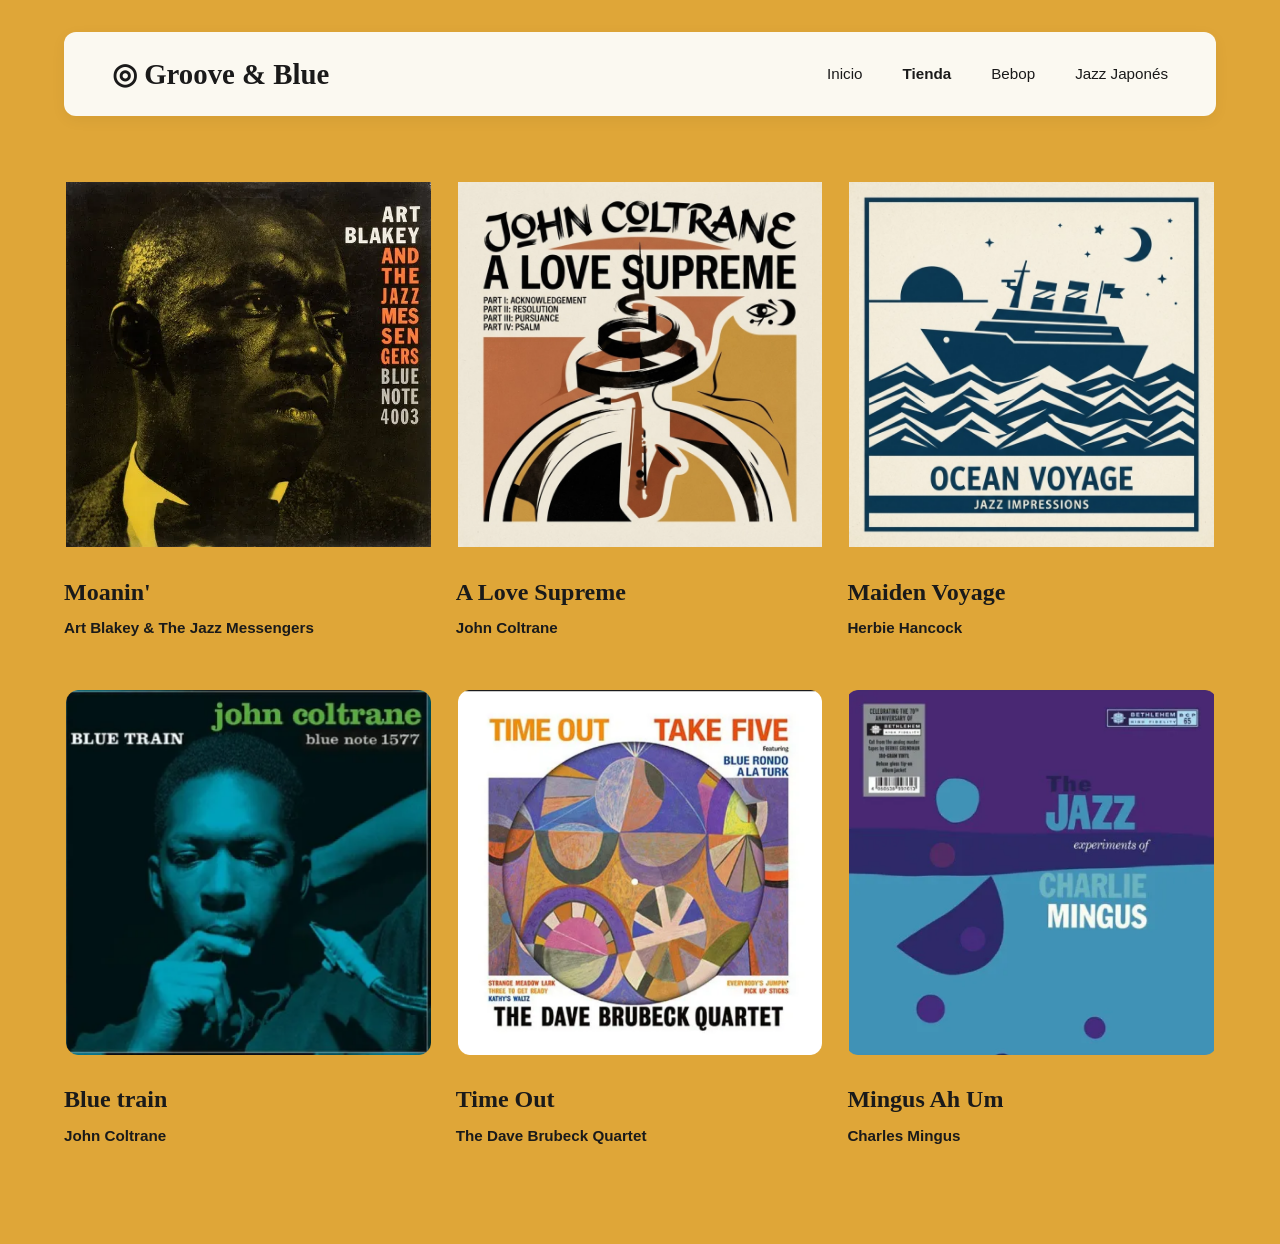
==== catalogo.html @ 39cb9a12 "versión final por fin" ====
<!DOCTYPE html>
<html lang="es">
<head>
    <meta charset="UTF-8">
    <meta name="viewport" content="width=device-width, initial-scale=1.0">
    <title>Catálogo - Groove & Blue</title>
    <!-- Aquí enlazamos tu CSS que ya funciona -->
    <link rel="stylesheet" href="styles.css">
</head>
<body>
    <!-- Cabecera flotante exclusiva del catálogo (como en tu Figma) -->
    <header class="cabecera-flotante">
        <div class="logo">
            <span>◎ Groove & Blue</span>
        </div>
        <nav>
            <ul>
                <li><a href="index.html">Inicio</a></li>
                <li><a href="catalogo.html" class="activo">Tienda</a></li>
                <li><a href="#">Bebop</a></li>
                <li><a href="#">Jazz Japonés</a></li>
            </ul>
        </nav>
    </header>

    <main class="main-catalogo">
        <!-- Rejilla con flex-wrap para que los discos formen múltiples filas -->
        <section class="catalogo-completo">
            <div class="rejilla-productos rejilla-multilinea">
                
                <!-- Disco 1 -->
                <article class="tarjeta-producto">
                    <a href="producto.html">
                        <img src="/img/art-blakey-and-the-jazz-messengers-art-blakey-and-the-jazz-messengers.webp" alt="Moanin'">
                        <h3>Moanin'</h3>
                        <p>Art Blakey & The Jazz Messengers</p>
                    </a>
                </article>

                <!-- Disco 2 -->
                <article class="tarjeta-producto">
                    <a href="producto.html">
                        <img src="/img/a_love_supreme.png" alt="A Love Supreme">
                        <h3>A Love Supreme</h3>
                        <p>John Coltrane</p>
                    </a>
                </article>

                <!-- Disco 3 -->
                <article class="tarjeta-producto">
                    <a href="producto.html">
                        <img src="/img/maiden_voyage.png" alt="Maiden Voyage">
                        <h3>Maiden Voyage</h3>
                        <p>Herbie Hancock</p>
                    </a>
                </article>

                <!-- Disco 4 -->
                <article class="tarjeta-producto">
                    <a href="producto.html">
                        <img src="/img/blue_train.png" alt="Blue Train">
                        <h3>Blue train</h3>
                        <p>John Coltrane</p>
                    </a>
                </article>

                <!-- Disco 5 -->
                <article class="tarjeta-producto">
                    <a href="producto.html">
                        <img src="/img/time_out.png" alt="Time Out">
                        <h3>Time Out</h3>
                        <p>The Dave Brubeck Quartet</p>
                    </a>
                </article>

                <!-- Disco 6 -->
                <article class="tarjeta-producto">
                    <a href="producto.html">
                        <img src="img/mingus_ah_um.png" alt="Mingus Ah Um">
                        <h3>Mingus Ah Um</h3>
                        <p>Charles Mingus</p>
                    </a>
                </article>

            </div>
        </section>
    </main>
</body>
</html>
---- styles.css ----
/* --- VARIABLES GLOBALES (Colores de Figma) --- */
:root {
    --color-mostaza: #dfa638;
    --color-crema: #fbf9f1;
    --color-oscuro: #1a1a1a;
    --fuente-titulos: 'Playfair Display', serif;
    --fuente-texto: 'Inter', sans-serif;
}

/* --- RESET BÁSICO --- */
* {
    margin: 0;
    padding: 0;
    box-sizing: border-box;
}

body {
    background-color: var(--color-mostaza);
    color: var(--color-oscuro);
    font-family: var(--fuente-texto);
    line-height: 1.6;
}

/* Aplicar la fuente Serif a títulos y logo */
h1, h2, h3, .logo, legend {
    font-family: var(--fuente-titulos);
}

a {
    text-decoration: none;
    color: var(--color-oscuro);
}

/* --- CABECERA --- */
header {
    background-color: var(--color-crema);
    display: flex;
    justify-content: space-between;
    align-items: center;
    padding: 1.5rem 5%;
    box-shadow: 0 2px 10px rgba(0,0,0,0.1);
}

.logo {
    font-size: 1.8rem;
    font-weight: bold;
}

nav ul {
    display: flex;
    list-style: none;
    gap: 2.5rem;
}

nav a {
    font-weight: 500;
    font-size: 0.95rem;
}

nav a:hover {
    text-decoration: underline;
}

.acciones-usuario {
    display: flex;
    align-items: center;
    gap: 1.5rem;
}

.acciones-usuario button {
    background: none;
    border: none;
    font-size: 1.2rem;
    cursor: pointer;
    display: flex;
    align-items: center;
    gap: 0.5rem;
}

.acciones-usuario a {
    border: 1px solid var(--color-oscuro);
    padding: 0.5rem 1rem;
    font-size: 0.85rem;
    transition: 0.3s;
}

.acciones-usuario a:last-child {
    background-color: var(--color-oscuro);
    color: var(--color-crema);
}

/* --- CONTENEDOR PRINCIPAL --- */
main {
    width: 90%;
    max-width: 1200px;
    margin: 0 auto;
}

/* --- SECCIÓN PORTADA (HERO) --- */
.portada {
    display: flex;
    align-items: center;
    justify-content: space-between;
    margin-top: 5rem;
    margin-bottom: 6rem;
    gap: 4rem;
}

.portada-texto {
    flex: 1;
}

.subtitulo {
    font-size: 0.85rem;
    font-weight: bold;
    letter-spacing: 1px;
}

.portada-texto h1 {
    font-size: 4rem;
    line-height: 1.1;
    margin: 1rem 0;
    font-weight: 400;
}

.boton {
    display: inline-block;
    margin-top: 1.5rem;
    padding: 1rem 2rem;
    background-color: var(--color-oscuro);
    color: var(--color-crema);
    font-weight: bold;
    transition: 0.3s;
}

.boton:hover {
    background-color: #333;
}

.portada-imagen {
    flex: 1;
    display: flex;
    justify-content: center;
}

.portada-imagen img {
    width: 100%;
    max-width: 400px;
    height: auto;
}

/* --- SECCIÓN DESTACADOS --- */
.destacados {
    margin-bottom: 6rem;
}

.cabecera-destacados {
    display: flex;
    justify-content: space-between;
    align-items: flex-end;
    margin-bottom: 2.5rem;
}

.cabecera-destacados h2 {
    font-size: 2.5rem;
    font-weight: 400;
}

.cabecera-destacados a {
    text-decoration: underline;
    font-weight: bold;
}

.rejilla-productos {
    display: flex;
    gap: 2.5rem;
    justify-content: space-between;
}

.tarjeta-producto {
    flex: 1;
    display: flex;
    flex-direction: column;
}

.tarjeta-producto img {
    width: 100%;
    aspect-ratio: 1/1;
    object-fit: cover;
    margin-bottom: 1rem;
    border: 2px solid transparent;
    transition: border 0.3s;
}

.tarjeta-producto:hover img {
    border: 2px solid var(--color-oscuro);
}

.tarjeta-producto h3 {
    font-size: 1.5rem;
    margin-bottom: 0.3rem;
}

.tarjeta-producto p:nth-of-type(1) {
    font-size: 0.95rem;
    font-weight: 600;
}

.tarjeta-producto p:nth-of-type(2) {
    font-size: 0.85rem;
    opacity: 0.8;
}

/* --- FOOTER --- */
footer {
    background-color: var(--color-oscuro);
    color: var(--color-crema);
    padding: 4rem 5% 2rem 5%;
}

.contacto {
    max-width: 600px;
    margin: 0 auto 4rem auto;
}

.contacto h2 {
    text-align: center;
    margin-bottom: 1.5rem;
    font-size: 2rem;
}

fieldset {
    border: 1px solid var(--color-crema);
    padding: 2rem;
    display: flex;
    flex-direction: column;
    gap: 1rem;
}

legend {
    padding: 0 1rem;
    font-size: 1.2rem;
}

input, textarea {
    width: 100%;
    padding: 0.8rem;
    font-family: var(--fuente-texto);
    border: none;
    background-color: rgba(251, 249, 241, 0.9);
}

.contacto button {
    padding: 1rem;
    background-color: var(--color-mostaza);
    color: var(--color-oscuro);
    border: none;
    font-weight: bold;
    cursor: pointer;
    margin-top: 1rem;
    font-family: var(--fuente-texto);
    font-size: 1rem;
    transition: 0.3s;
}

.contacto button:hover {
    background-color: #c9932d;
}

.info-footer {
    text-align: center;
    border-top: 1px solid rgba(251, 249, 241, 0.2);
    padding-top: 2rem;
    font-size: 0.9rem;
}


/* ========================================= */
/* --- ESTILOS EXTRA PARA EL CATÁLOGO --- */
/* ========================================= */

.cabecera-flotante {
    background-color: var(--color-crema);
    width: 90%;
    max-width: 1200px;
    margin: 2rem auto;
    padding: 1.2rem 3rem;
    border-radius: 12px;
    display: flex;
    justify-content: space-between;
    align-items: center;
    box-shadow: 0 4px 15px rgba(0,0,0,0.05);
}

header:not(.cabecera-flotante) {
    width: 100%;
    margin: 0;
    border-radius: 0;
}

.cabecera-flotante nav ul {
    display: flex;
    list-style: none;
    gap: 2.5rem;
}

.cabecera-flotante a.activo {
    font-weight: bold;
}

.main-catalogo {
    width: 90%;
    max-width: 1200px;
    margin: 4rem auto 6rem auto;
}

.rejilla-multilinea {
    display: flex;
    flex-wrap: wrap;
    gap: 3rem 2%;
}

.rejilla-multilinea .tarjeta-producto {
    flex: 0 0 32%;
    display: flex;
    flex-direction: column;
}


/* ========================================= */
/* --- ESTILOS EXTRA PARA EL PRODUCTO --- */
/* ========================================= */

.producto-detalle {
    display: flex;
    justify-content: space-between;
    align-items: center;
    gap: 4rem;
    margin-top: 6rem;
    margin-bottom: 6rem;
    width: 100%;
}

.producto-galeria {
    flex: 1;
    display: flex;
    justify-content: center;
    box-shadow: 0 10px 25px rgba(0,0,0,0.15);
    background-color: var(--color-crema);
}

.producto-galeria img {
    width: 100%;
    height: auto;
    display: block;
}

.producto-info {
    flex: 1;
    display: flex;
    flex-direction: column;
    gap: 1.2rem;
}

.etiqueta-pequena {
    font-size: 0.75rem;
    font-weight: 700;
    letter-spacing: 1px;
    color: var(--color-oscuro);
    opacity: 0.8;
}

.producto-info h1 {
    font-size: 3.5rem;
    margin: 0;
    line-height: 1;
}

.producto-info h2 {
    font-size: 1.5rem;
    font-weight: 500;
    font-family: var(--fuente-texto);
    margin-bottom: 1rem;
}

.precio-caja {
    display: flex;
    align-items: baseline;
    gap: 1rem;
}

.precio {
    font-family: var(--fuente-titulos);
    font-size: 2.5rem;
}

.stock {
    font-size: 0.85rem;
    font-weight: 700;
}

.descripcion {
    font-size: 0.95rem;
    line-height: 1.6;
    margin-bottom: 1rem;
}

.especificaciones {
    display: flex;
    flex-direction: column;
    gap: 0.8rem;
    margin-bottom: 1.5rem;
}

.spec-fila {
    display: flex;
    font-size: 0.85rem;
}

.spec-titulo {
    width: 120px;
    font-weight: 600;
    opacity: 0.8;
}

.spec-valor {
    flex: 1;
}

.btn-anadir {
    background-color: var(--color-oscuro);
    color: var(--color-crema);
    border: none;
    padding: 1rem 2rem;
    font-size: 1rem;
    font-family: var(--fuente-texto);
    font-weight: bold;
    cursor: pointer;
    display: flex;
    align-items: center;
    justify-content: center;
    gap: 0.8rem;
    width: fit-content;
    transition: 0.3s;
    border-radius: 4px;
}

.btn-anadir:hover {
    background-color: #333;
}
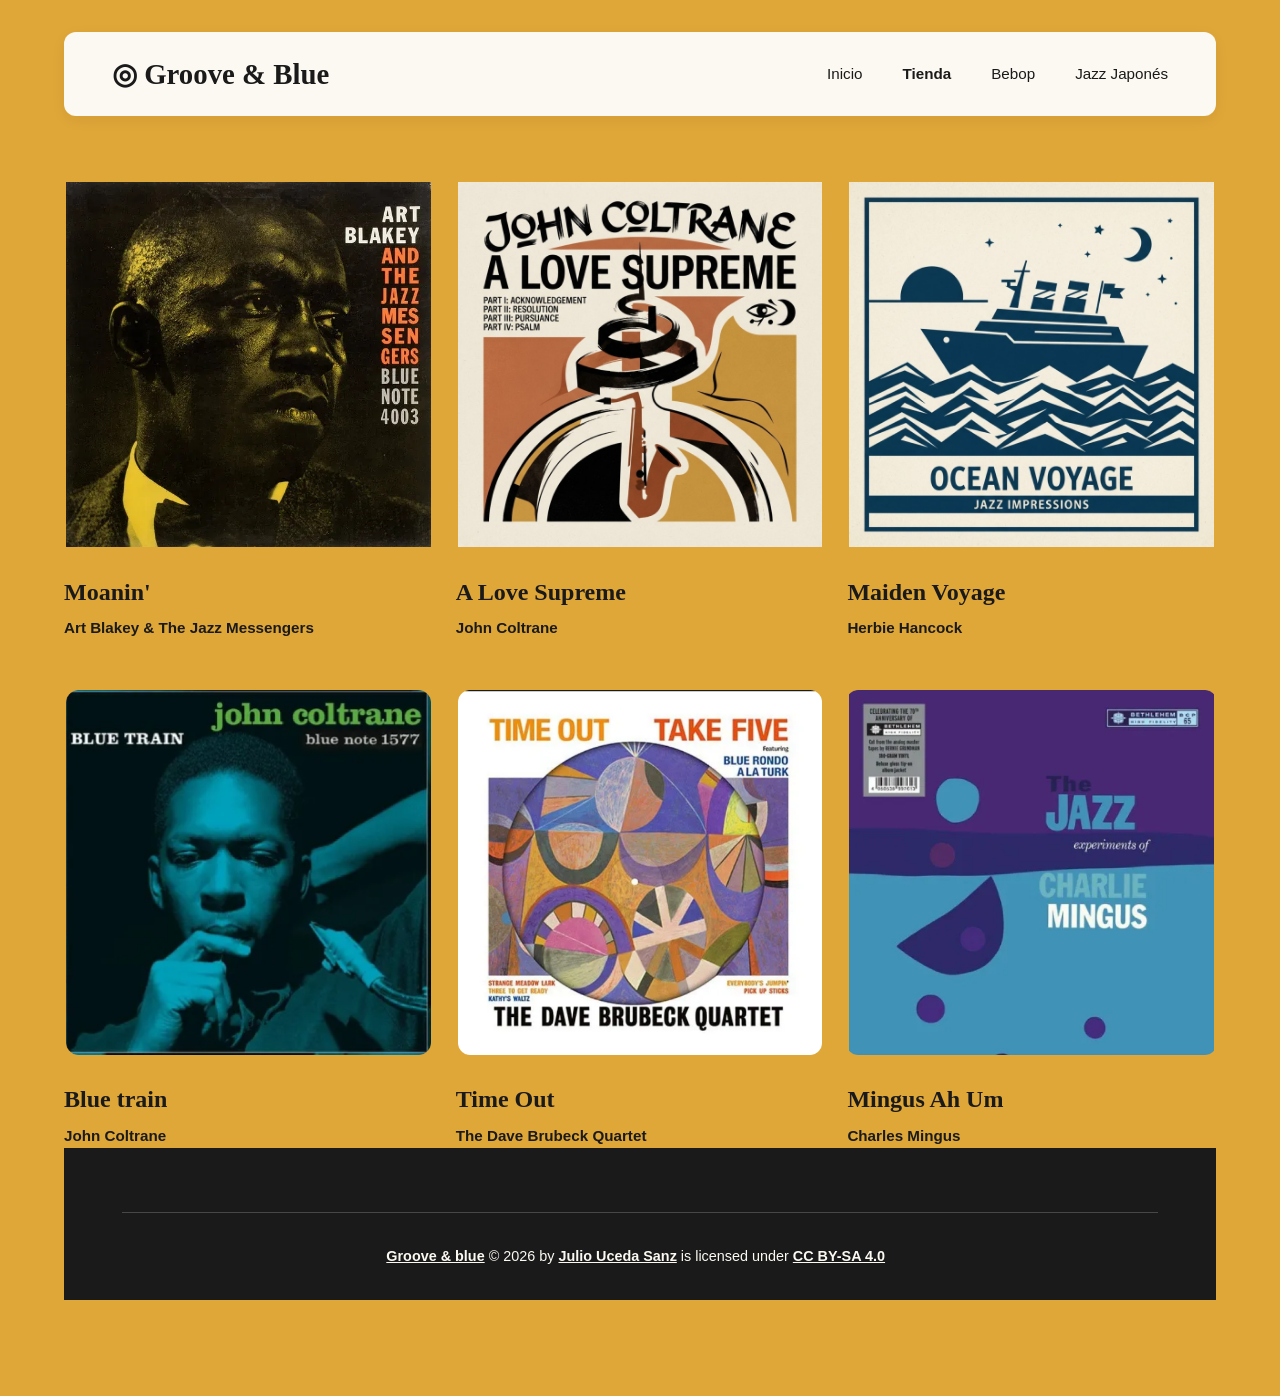
==== commit 20512662: "icono y footer con licencia hechos" ====
--- a/catalogo.html
+++ b/catalogo.html
@@ -5,6 +5,7 @@
     <meta name="viewport" content="width=device-width, initial-scale=1.0">
     <title>Catálogo - Groove & Blue</title>
     <!-- Aquí enlazamos tu CSS que ya funciona -->
+    <link rel="icon" type="image/x-icon" href="favicon.ico">
     <link rel="stylesheet" href="styles.css">
 </head>
 <body>
@@ -84,6 +85,11 @@
 
             </div>
         </section>
+        <footer>
+            <div class="info-footer">
+                <a href="https://example.com">Groove & blue</a> © 2026 by <a href="https://example.com">Julio Uceda Sanz</a> is licensed under <a href="https://creativecommons.org/licenses/by-sa/4.0/">CC BY-SA 4.0</a><img src="https://mirrors.creativecommons.org/presskit/icons/cc.svg" alt="" style="max-width: 1em;max-height:1em;margin-left: .2em;"><img src="https://mirrors.creativecommons.org/presskit/icons/by.svg" alt="" style="max-width: 1em;max-height:1em;margin-left: .2em;"><img src="https://mirrors.creativecommons.org/presskit/icons/sa.svg" alt="" style="max-width: 1em;max-height:1em;margin-left: .2em;">
+            </div>
+        </footer>
     </main>
 </body>
 </html>
--- a/styles.css
+++ b/styles.css
@@ -272,6 +272,25 @@
     border-top: 1px solid rgba(251, 249, 241, 0.2);
     padding-top: 2rem;
     font-size: 0.9rem;
+    color: #fbf9f1; 
+}
+
+
+.info-footer a {
+    color: #fbf9f1; 
+    text-decoration: underline;
+    font-weight: bold;
+    transition: opacity 0.2s ease;
+}
+
+.info-footer a:hover {
+    opacity: 0.7; 
+}
+
+
+.info-footer img {
+    vertical-align: middle;
+    margin-bottom: 3px;
 }
 
 
